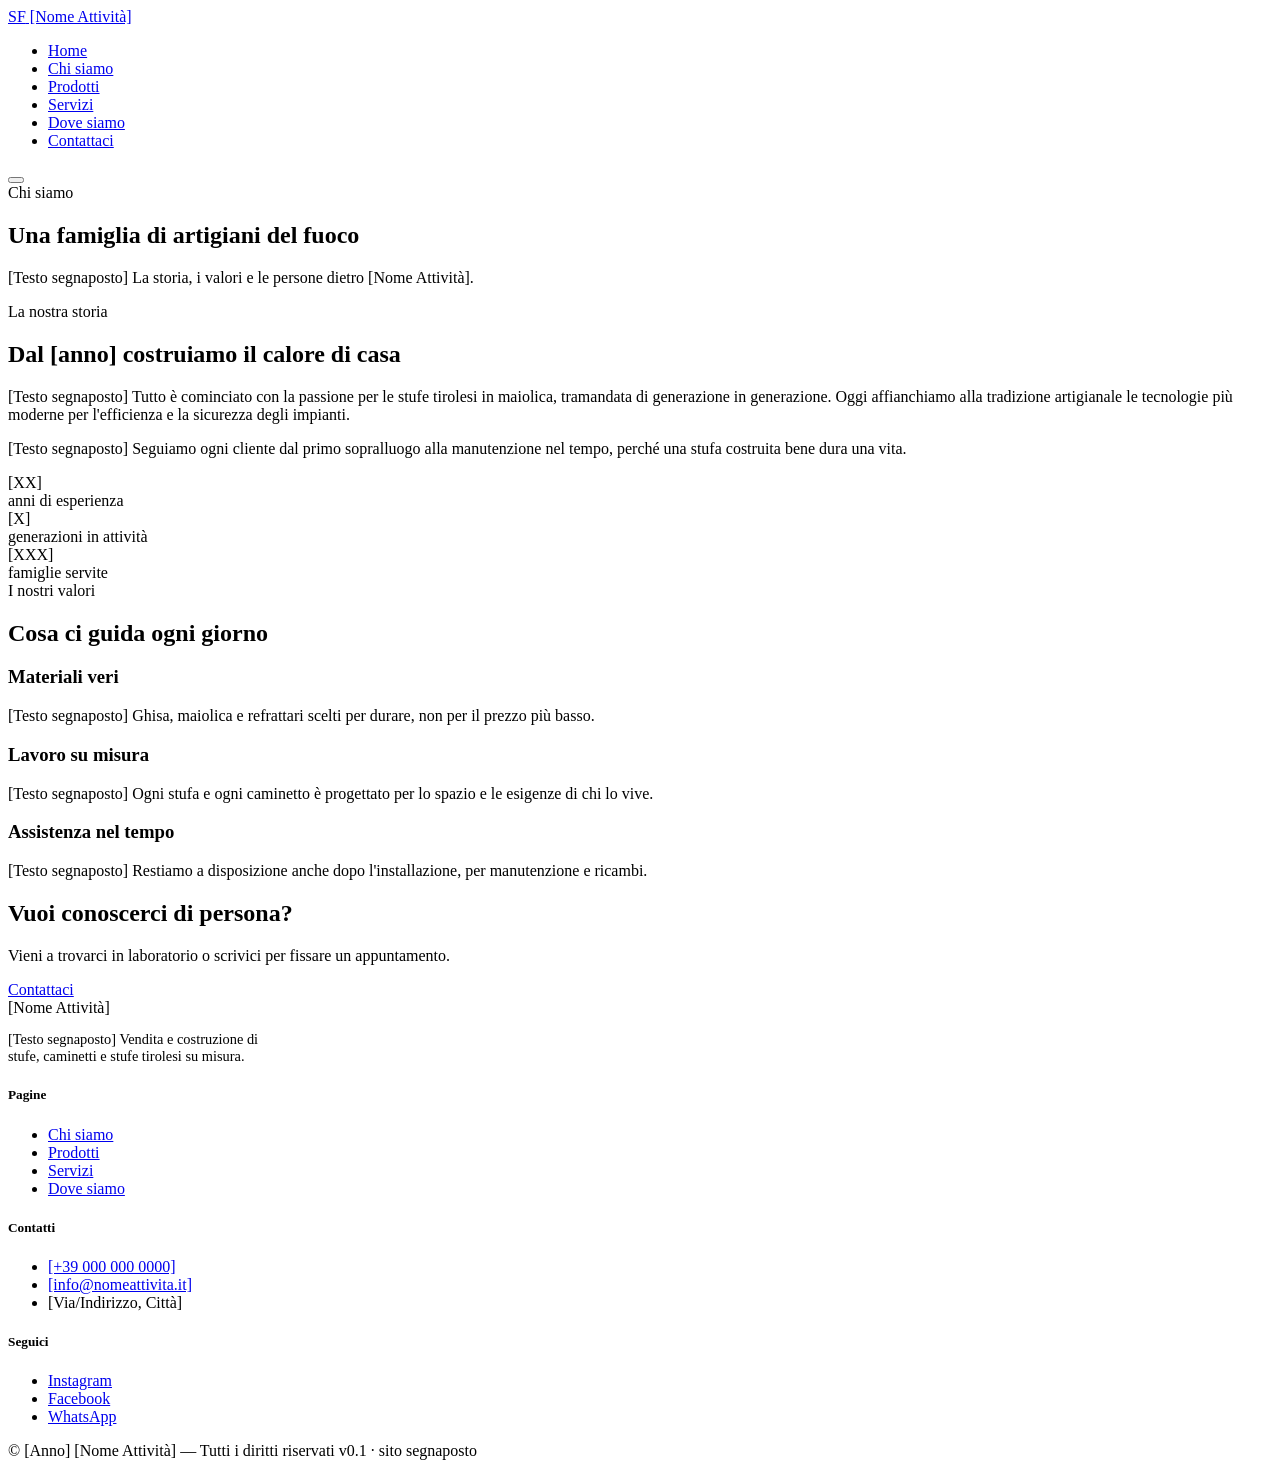
==== chi-siamo.html @ b5cd5df5 "Add files via upload" ====
<!DOCTYPE html>
<html lang="it">
<head>
<meta charset="UTF-8">
<meta name="viewport" content="width=device-width, initial-scale=1.0">
<title>Chi siamo — [Nome Attività]</title>
<link rel="stylesheet" href="css/style.css">
</head>
<body>

<header class="intestazione">
  <div class="contenitore nav">
    <a href="index.html" class="logo">
      <span class="logo-segno">SF</span>
      [Nome Attività]
    </a>
    <ul class="nav-link">
      <li><a href="index.html">Home</a></li>
      <li><a href="chi-siamo.html" aria-current="page">Chi siamo</a></li>
      <li><a href="prodotti.html">Prodotti</a></li>
      <li><a href="servizi.html">Servizi</a></li>
      <li><a href="dove-siamo.html">Dove siamo</a></li>
      <li><a href="contatti.html" class="nav-cta">Contattaci</a></li>
    </ul>
    <button class="nav-burger" aria-label="Apri il menu" aria-expanded="false">
      <span></span><span></span><span></span>
    </button>
  </div>
</header>

<section class="testata-pagina">
  <div class="contenitore">
    <span class="eyebrow">Chi siamo</span>
    <h1>Una famiglia di artigiani del fuoco</h1>
    <p>[Testo segnaposto] La storia, i valori e le persone dietro [Nome Attività].</p>
  </div>
</section>

<div class="intaglio" role="presentation"></div>

<section class="sezione">
  <div class="contenitore intro-griglia">
    <div>
      <span class="eyebrow">La nostra storia</span>
      <h2 class="titolo-sezione">Dal [anno] costruiamo il calore di casa</h2>
      <p class="testo-sezione">
        [Testo segnaposto] Tutto è cominciato con la passione per le stufe tirolesi in maiolica,
        tramandata di generazione in generazione. Oggi affianchiamo alla tradizione artigianale
        le tecnologie più moderne per l'efficienza e la sicurezza degli impianti.
      </p>
      <p class="testo-sezione" style="margin-top:16px;">
        [Testo segnaposto] Seguiamo ogni cliente dal primo sopralluogo alla manutenzione nel tempo,
        perché una stufa costruita bene dura una vita.
      </p>
    </div>
    <div class="statistiche">
      <div>
        <div class="statistica-numero">[XX]</div>
        <div class="statistica-etichetta">anni di esperienza</div>
      </div>
      <div>
        <div class="statistica-numero">[X]</div>
        <div class="statistica-etichetta">generazioni in attività</div>
      </div>
      <div>
        <div class="statistica-numero">[XXX]</div>
        <div class="statistica-etichetta">famiglie servite</div>
      </div>
    </div>
  </div>
</section>

<div class="intaglio intaglio--scuro" role="presentation"></div>

<section class="sezione">
  <div class="contenitore">
    <span class="eyebrow">I nostri valori</span>
    <h2 class="titolo-sezione">Cosa ci guida ogni giorno</h2>
    <div class="griglia-card">
      <div class="card">
        <h3>Materiali veri</h3>
        <p>[Testo segnaposto] Ghisa, maiolica e refrattari scelti per durare, non per il prezzo più basso.</p>
      </div>
      <div class="card">
        <h3>Lavoro su misura</h3>
        <p>[Testo segnaposto] Ogni stufa e ogni caminetto è progettato per lo spazio e le esigenze di chi lo vive.</p>
      </div>
      <div class="card">
        <h3>Assistenza nel tempo</h3>
        <p>[Testo segnaposto] Restiamo a disposizione anche dopo l'installazione, per manutenzione e ricambi.</p>
      </div>
    </div>
  </div>
</section>

<section class="banda-cta">
  <div class="contenitore">
    <h2>Vuoi conoscerci di persona?</h2>
    <p>Vieni a trovarci in laboratorio o scrivici per fissare un appuntamento.</p>
    <a href="contatti.html" class="bottone bottone--pieno">Contattaci</a>
  </div>
</section>

<footer class="piede">
  <div class="contenitore">
    <div class="piede-griglia">
      <div>
        <div class="piede-logo">[Nome Attività]</div>
        <p style="font-size:0.9rem; max-width:280px;">[Testo segnaposto] Vendita e costruzione di stufe, caminetti e stufe tirolesi su misura.</p>
      </div>
      <div>
        <h5>Pagine</h5>
        <ul>
          <li><a href="chi-siamo.html">Chi siamo</a></li>
          <li><a href="prodotti.html">Prodotti</a></li>
          <li><a href="servizi.html">Servizi</a></li>
          <li><a href="dove-siamo.html">Dove siamo</a></li>
        </ul>
      </div>
      <div>
        <h5>Contatti</h5>
        <ul>
          <li><a href="tel:+390000000000">[+39 000 000 0000]</a></li>
          <li><a href="mailto:info@nomeattivita.it">[info@nomeattivita.it]</a></li>
          <li>[Via/Indirizzo, Città]</li>
        </ul>
      </div>
      <div>
        <h5>Seguici</h5>
        <ul>
          <li><a href="#">Instagram</a></li>
          <li><a href="#">Facebook</a></li>
          <li><a href="#">WhatsApp</a></li>
        </ul>
      </div>
    </div>
    <div class="piede-basso">
      <span>© [Anno] [Nome Attività] — Tutti i diritti riservati</span>
      <span>v0.1 · sito segnaposto</span>
    </div>
  </div>
</footer>

<script src="js/main.js"></script>
</body>
</html>
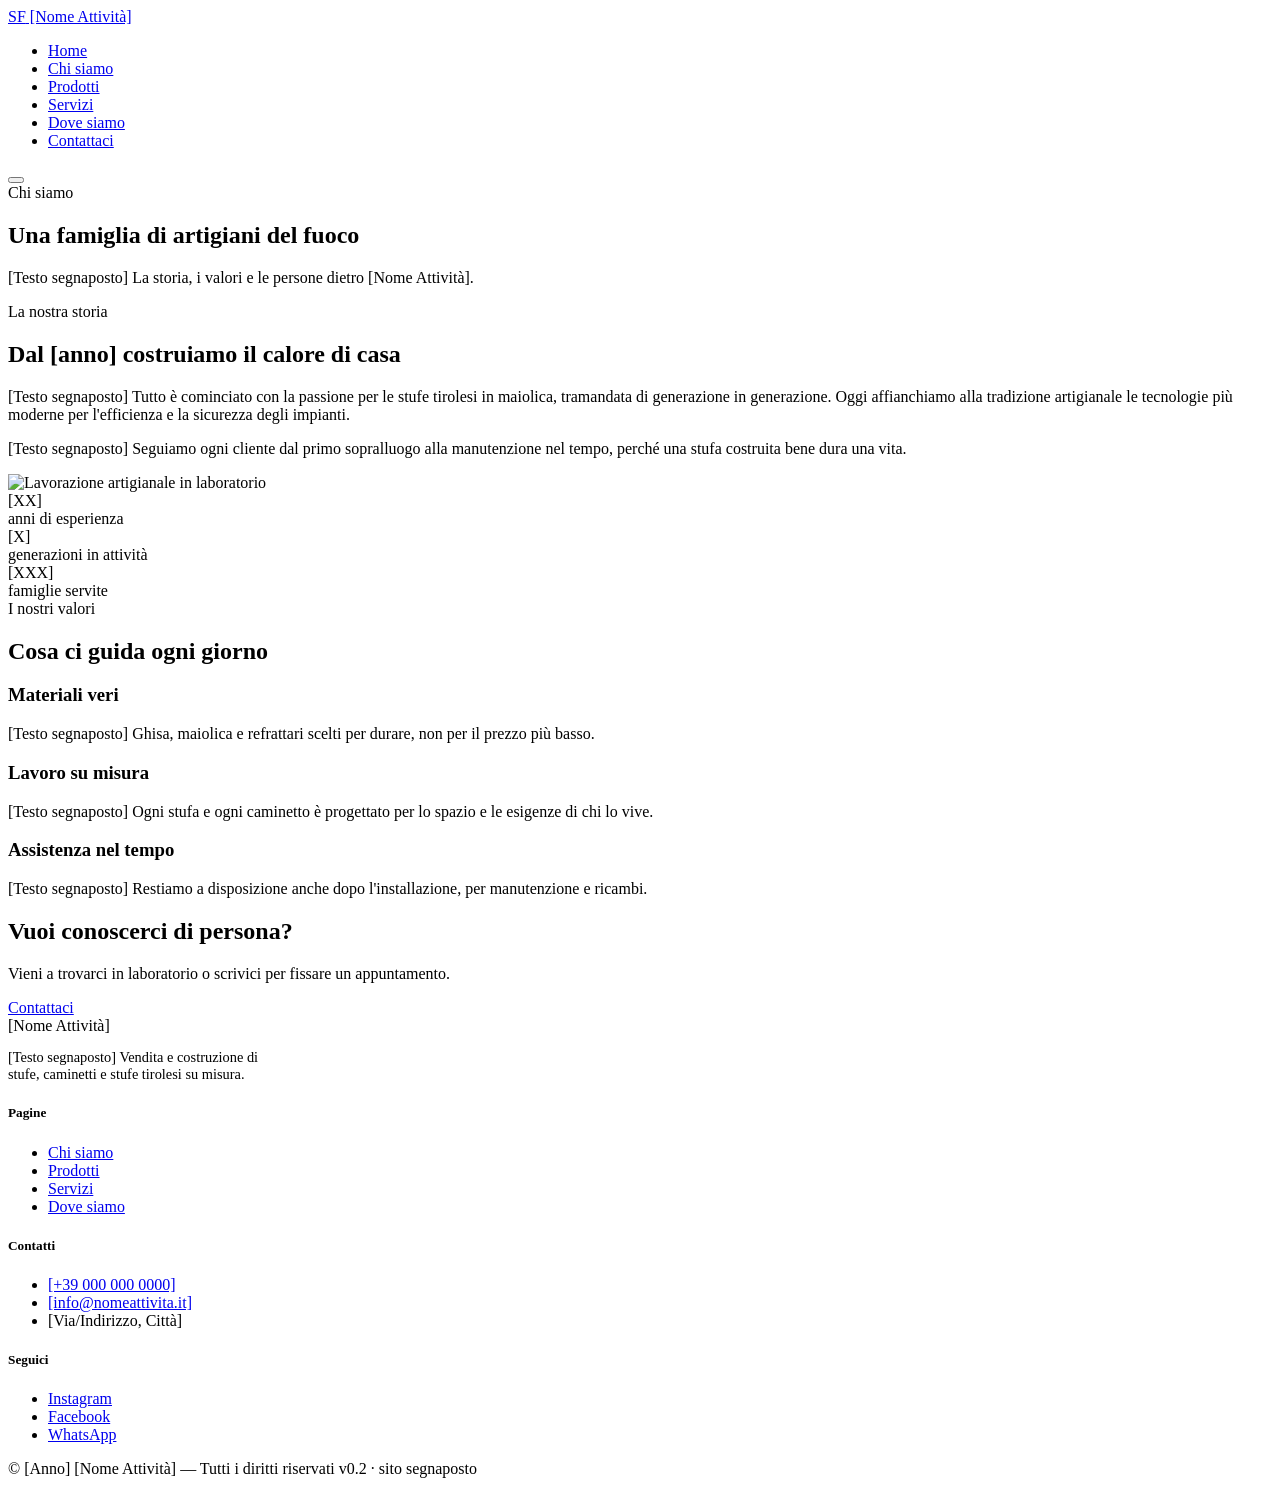
==== commit 457a2a3f: "Add files via upload" ====
--- a/chi-siamo.html
+++ b/chi-siamo.html
@@ -39,7 +39,7 @@
 <div class="intaglio" role="presentation"></div>
 
 <section class="sezione">
-  <div class="contenitore intro-griglia">
+  <div class="contenitore testo-foto-griglia">
     <div>
       <span class="eyebrow">La nostra storia</span>
       <h2 class="titolo-sezione">Dal [anno] costruiamo il calore di casa</h2>
@@ -53,19 +53,25 @@
         perché una stufa costruita bene dura una vita.
       </p>
     </div>
-    <div class="statistiche">
-      <div>
-        <div class="statistica-numero">[XX]</div>
-        <div class="statistica-etichetta">anni di esperienza</div>
-      </div>
-      <div>
-        <div class="statistica-numero">[X]</div>
-        <div class="statistica-etichetta">generazioni in attività</div>
-      </div>
-      <div>
-        <div class="statistica-numero">[XXX]</div>
-        <div class="statistica-etichetta">famiglie servite</div>
-      </div>
+    <div class="foto-riquadro">
+      <img data-img="laboratorio" alt="Lavorazione artigianale in laboratorio">
+    </div>
+  </div>
+</section>
+
+<section class="sezione" style="padding-top:0;">
+  <div class="contenitore statistiche statistiche--riga">
+    <div>
+      <div class="statistica-numero">[XX]</div>
+      <div class="statistica-etichetta">anni di esperienza</div>
+    </div>
+    <div>
+      <div class="statistica-numero">[X]</div>
+      <div class="statistica-etichetta">generazioni in attività</div>
+    </div>
+    <div>
+      <div class="statistica-numero">[XXX]</div>
+      <div class="statistica-etichetta">famiglie servite</div>
     </div>
   </div>
 </section>
@@ -136,11 +142,12 @@
     </div>
     <div class="piede-basso">
       <span>© [Anno] [Nome Attività] — Tutti i diritti riservati</span>
-      <span>v0.1 · sito segnaposto</span>
+      <span>v0.2 · sito segnaposto</span>
     </div>
   </div>
 </footer>
 
+<script src="js/immagini.js"></script>
 <script src="js/main.js"></script>
 </body>
 </html>
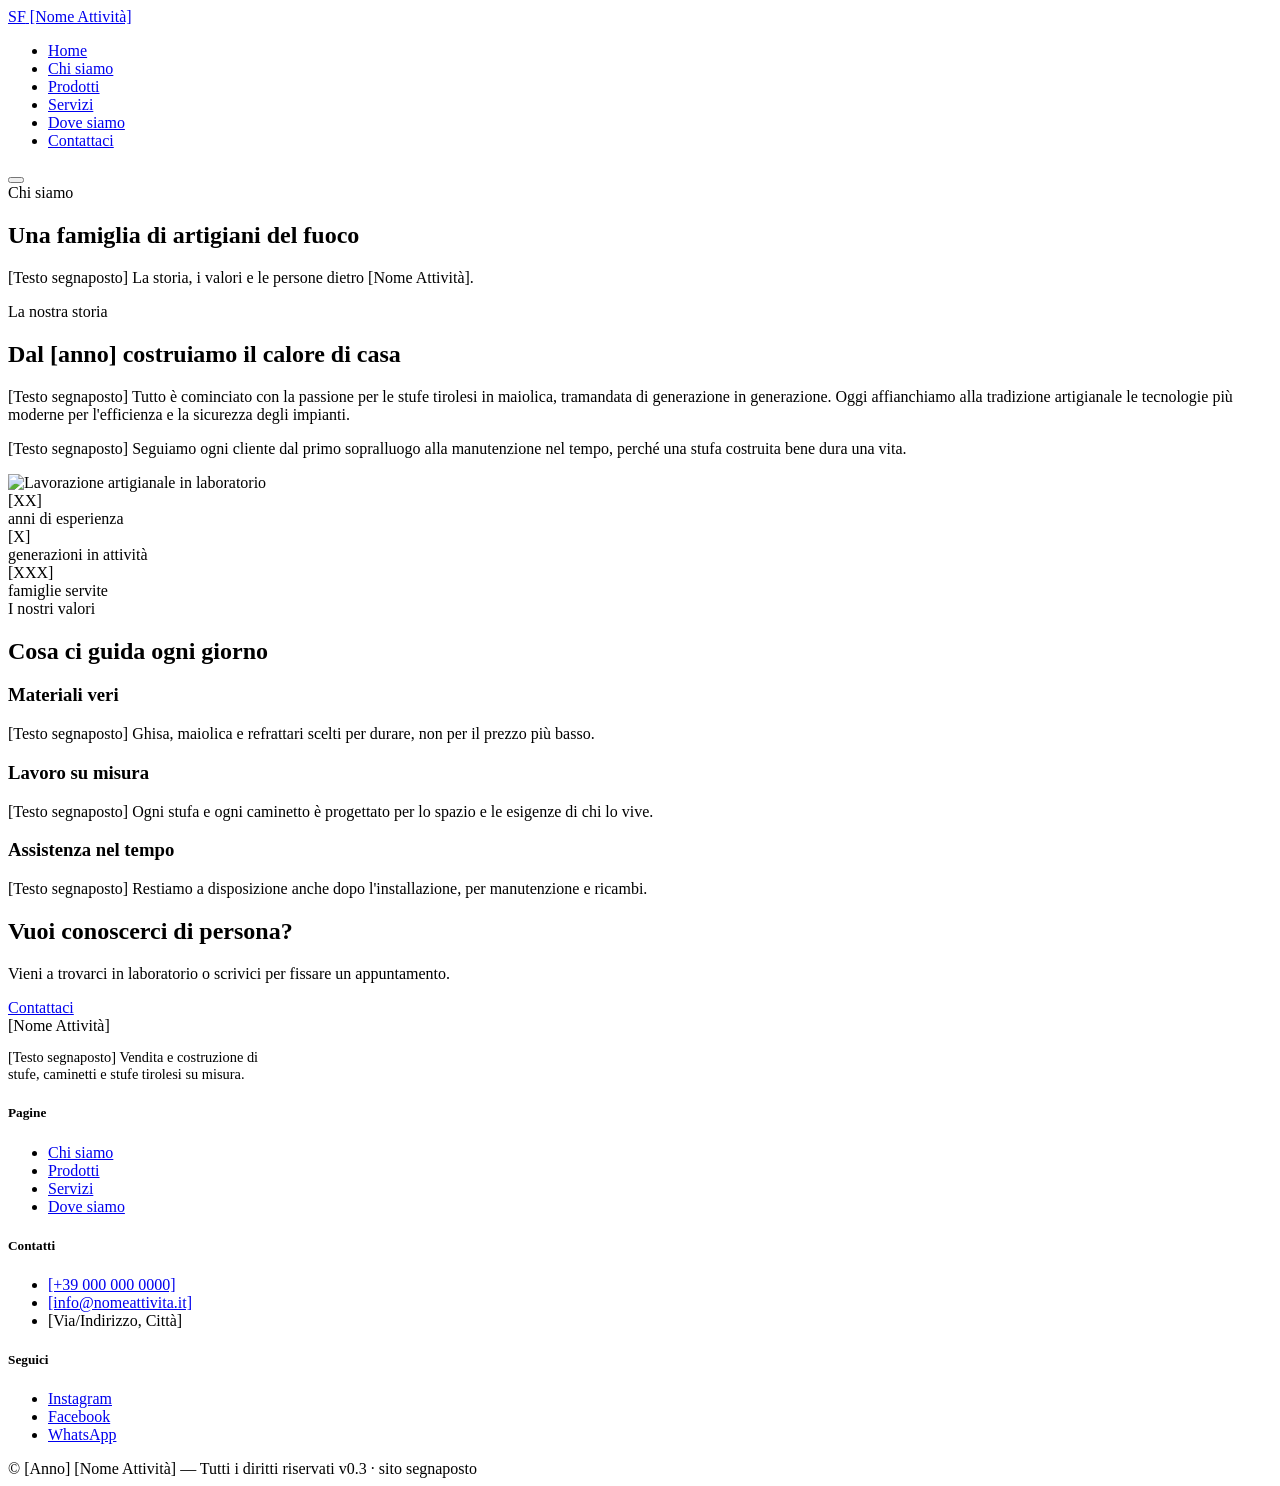
==== commit b9a507b9: "Add files via upload" ====
--- a/chi-siamo.html
+++ b/chi-siamo.html
@@ -142,7 +142,7 @@
     </div>
     <div class="piede-basso">
       <span>© [Anno] [Nome Attività] — Tutti i diritti riservati</span>
-      <span>v0.2 · sito segnaposto</span>
+      <span>v0.3 · sito segnaposto</span>
     </div>
   </div>
 </footer>
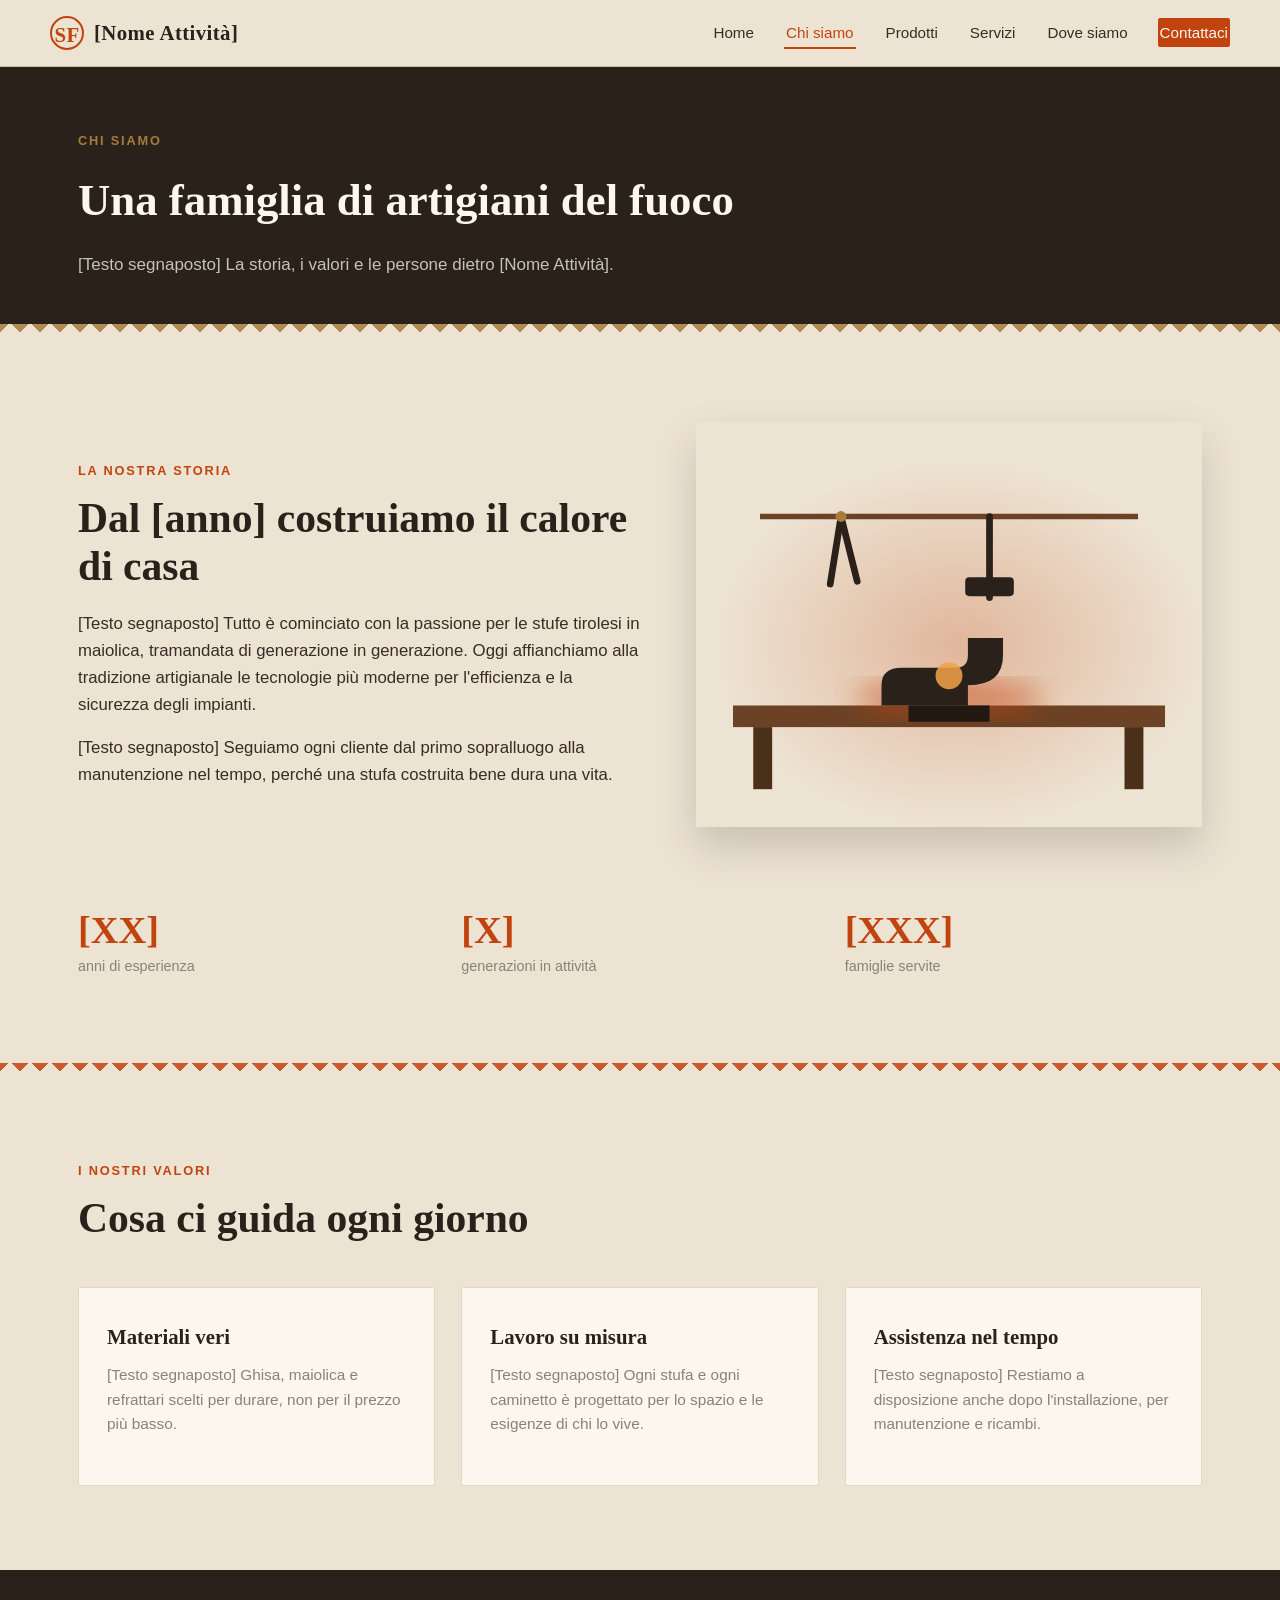
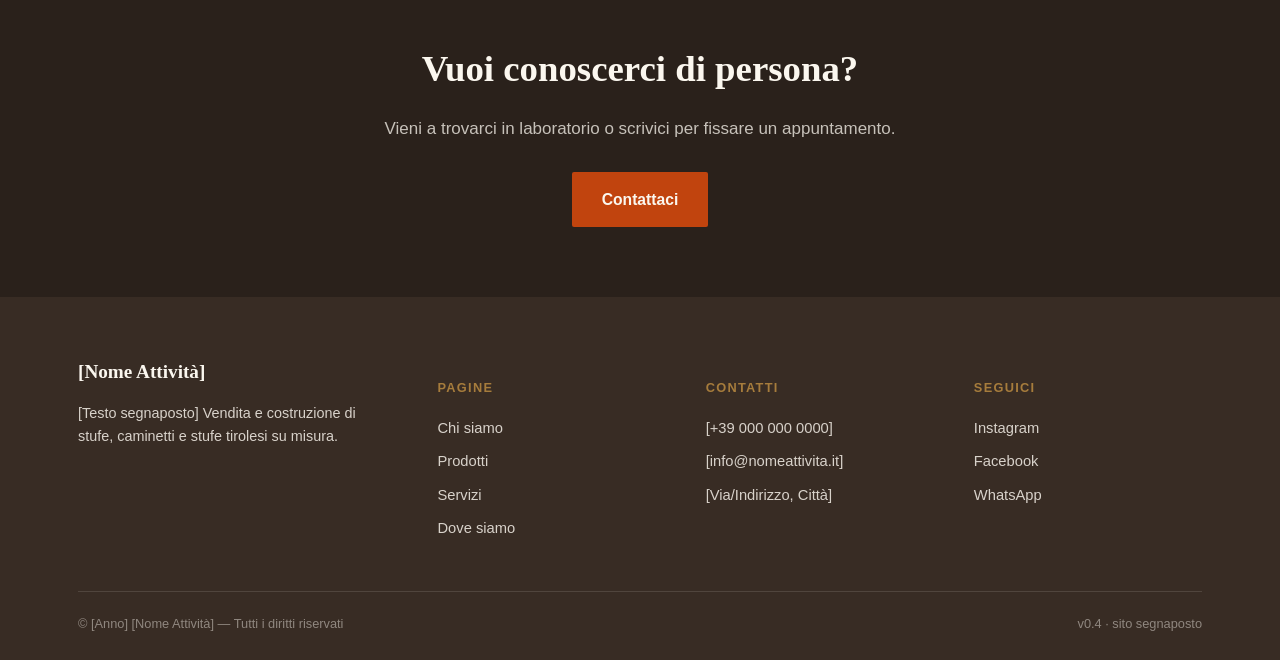
==== commit 36be50ac: "Add files via upload" ====
--- a/chi-siamo.html
+++ b/chi-siamo.html
@@ -4,7 +4,7 @@
 <meta charset="UTF-8">
 <meta name="viewport" content="width=device-width, initial-scale=1.0">
 <title>Chi siamo — [Nome Attività]</title>
-<link rel="stylesheet" href="css/style.css">
+<link rel="stylesheet" href="style.css">
 </head>
 <body>
 
@@ -142,12 +142,12 @@
     </div>
     <div class="piede-basso">
       <span>© [Anno] [Nome Attività] — Tutti i diritti riservati</span>
-      <span>v0.3 · sito segnaposto</span>
+      <span>v0.4 · sito segnaposto</span>
     </div>
   </div>
 </footer>
 
-<script src="js/immagini.js"></script>
-<script src="js/main.js"></script>
+<script src="immagini.js"></script>
+<script src="main.js"></script>
 </body>
 </html>
--- a/style.css
+++ b/style.css
@@ -0,0 +1,610 @@
+/* ==========================================================================
+   SITO SEGNAPOSTO — STUFE & CAMINETTI TIROLESI
+   Sistema di token estetico centralizzato.
+   Per cambiare i colori o i font di TUTTO il sito, modifica solo qui sotto.
+   ========================================================================== */
+
+@import url('https://fonts.googleapis.com/css2?family=Zilla+Slab:wght@400;600;700&family=Work+Sans:wght@400;500;600&display=swap');
+
+:root{
+  /* --- Palette: calda, artigianale, ispirata a legno / brace / ottone --- */
+  --colore-intonaco:   #EDE3D3; /* fondo chiaro caldo */
+  --colore-intonaco-2: #E4D6C0; /* fondo chiaro, variante leggermente più scura */
+  --colore-ferro:      #2A211B; /* quasi nero caldo, testo principale e sezioni scure */
+  --colore-ferro-2:    #382C24; /* variante leggermente più chiara del quasi nero */
+  --colore-brace:      #C1440E; /* accento primario: arancio-rosso brace */
+  --colore-brace-scura:#9C3609; /* hover / stati attivi */
+  --colore-ottone:     #A67C3C; /* accento secondario: ottone / dettagli */
+  --colore-noce:       #6B4226; /* bordi, divisori, texture legno */
+  --colore-pietra:     #8C8175; /* testo secondario, bordi tenui */
+  --colore-bianco-caldo:#FBF7EF;
+
+  /* --- Tipografia --- */
+  --font-display: 'Zilla Slab', 'Georgia', serif;
+  --font-corpo:   'Work Sans', -apple-system, sans-serif;
+
+  /* --- Spaziatura / raggio --- */
+  --raggio: 2px;
+  --max-larghezza: 1180px;
+}
+
+/* ============ RESET essenziale ============ */
+*, *::before, *::after{ box-sizing: border-box; }
+html{ scroll-behavior: smooth; }
+body{
+  margin: 0;
+  background: var(--colore-intonaco);
+  color: var(--colore-ferro);
+  font-family: var(--font-corpo);
+  font-size: 17px;
+  line-height: 1.6;
+  -webkit-font-smoothing: antialiased;
+}
+img{ max-width: 100%; display: block; }
+a{ color: inherit; text-decoration: none; }
+ul{ margin: 0; padding: 0; list-style: none; }
+h1,h2,h3,h4,p{ margin: 0; }
+button{ font-family: inherit; cursor: pointer; }
+
+:focus-visible{
+  outline: 3px solid var(--colore-ottone);
+  outline-offset: 3px;
+}
+
+@media (prefers-reduced-motion: reduce){
+  *{ animation-duration: 0.001ms !important; animation-iteration-count: 1 !important; transition-duration: 0.001ms !important; scroll-behavior: auto !important; }
+}
+
+.contenitore{
+  max-width: var(--max-larghezza);
+  margin: 0 auto;
+  padding: 0 28px;
+}
+
+/* ============ ELEMENTO FIRMA: motivo intaglio tirolese ============
+   Striscia decorativa a zig-zag ispirata agli intagli in legno alpini,
+   usata come divisore tra le sezioni e come cornice del logo. */
+.intaglio{
+  height: 14px;
+  width: 100%;
+  background-image:
+    linear-gradient(135deg, var(--colore-ottone) 25%, transparent 25%),
+    linear-gradient(225deg, var(--colore-ottone) 25%, transparent 25%);
+  background-position: 0 0;
+  background-size: 20px 14px;
+  background-repeat: repeat-x;
+  opacity: 0.85;
+}
+.intaglio--scuro{
+  background-image:
+    linear-gradient(135deg, var(--colore-brace) 25%, transparent 25%),
+    linear-gradient(225deg, var(--colore-brace) 25%, transparent 25%);
+}
+
+/* ============ HEADER / NAV ============ */
+.intestazione{
+  position: sticky;
+  top: 0;
+  z-index: 100;
+  background: var(--colore-intonaco);
+  border-bottom: 1px solid rgba(107,66,38,0.25);
+}
+.nav{
+  display: flex;
+  align-items: center;
+  justify-content: space-between;
+  padding: 16px 0;
+}
+.logo{
+  display: flex;
+  align-items: center;
+  gap: 10px;
+  font-family: var(--font-display);
+  font-weight: 700;
+  font-size: 1.3rem;
+  letter-spacing: 0.02em;
+  color: var(--colore-ferro);
+}
+.logo-segno{
+  width: 34px; height: 34px;
+  border: 2px solid var(--colore-brace);
+  border-radius: 50%;
+  display: grid;
+  place-items: center;
+  font-family: var(--font-display);
+  color: var(--colore-brace);
+  font-weight: 700;
+  flex-shrink: 0;
+}
+.nav-link{
+  display: flex;
+  gap: 28px;
+}
+.nav-link a{
+  font-size: 0.95rem;
+  font-weight: 500;
+  color: var(--colore-ferro-2);
+  padding: 6px 2px;
+  border-bottom: 2px solid transparent;
+  transition: border-color 0.2s ease, color 0.2s ease;
+}
+.nav-link a:hover, .nav-link a[aria-current="page"]{
+  color: var(--colore-brace);
+  border-bottom-color: var(--colore-brace);
+}
+.nav-cta{
+  background: var(--colore-brace);
+  color: var(--colore-bianco-caldo) !important;
+  padding: 10px 20px;
+  border-radius: var(--raggio);
+  font-weight: 600;
+  font-size: 0.9rem;
+  border-bottom: none !important;
+  transition: background 0.2s ease;
+}
+.nav-cta:hover{ background: var(--colore-brace-scura); }
+
+.nav-burger{
+  display: none;
+  background: none;
+  border: none;
+  padding: 8px;
+}
+.nav-burger span{
+  display: block;
+  width: 24px;
+  height: 2px;
+  background: var(--colore-ferro);
+  margin: 5px 0;
+}
+
+@media (max-width: 860px){
+  .nav-link{
+    position: absolute;
+    top: 100%; left: 0; right: 0;
+    background: var(--colore-intonaco);
+    flex-direction: column;
+    gap: 0;
+    border-bottom: 1px solid rgba(107,66,38,0.25);
+    display: none;
+  }
+  .nav-link.aperto{ display: flex; }
+  .nav-link a{ padding: 16px 28px; border-bottom: 1px solid rgba(107,66,38,0.12); width: 100%; }
+  .nav-burger{ display: block; }
+  .nav-cta{ display: none; }
+}
+
+/* ============ HERO (pagina Home) ============ */
+.hero{
+  position: relative;
+  color: var(--colore-bianco-caldo);
+  overflow: hidden;
+  padding: 130px 0 100px;
+  min-height: 560px;
+  display: flex;
+  align-items: center;
+}
+.hero-foto{
+  position: absolute;
+  inset: 0;
+  width: 100%;
+  height: 100%;
+  object-fit: cover;
+  z-index: 0;
+}
+.hero::after{
+  /* copertura scura sopra la foto, per leggibilità del testo */
+  content: "";
+  position: absolute;
+  inset: 0;
+  background:
+    linear-gradient(90deg, rgba(24,17,13,0.94) 0%, rgba(24,17,13,0.78) 42%, rgba(24,17,13,0.35) 78%),
+    radial-gradient(ellipse 700px 500px at 78% 30%, rgba(193,68,14,0.28), transparent 60%);
+  z-index: 1;
+}
+.hero::before{
+  /* bagliore pulsante, evoca la brace di una stufa */
+  content: "";
+  position: absolute;
+  top: 20%;
+  right: 8%;
+  width: 420px;
+  height: 420px;
+  background: radial-gradient(circle, rgba(193,68,14,0.55) 0%, rgba(193,68,14,0) 70%);
+  filter: blur(10px);
+  animation: bagliore 5s ease-in-out infinite;
+  pointer-events: none;
+  z-index: 2;
+}
+@keyframes bagliore{
+  0%, 100% { opacity: 0.55; transform: scale(1); }
+  50% { opacity: 0.9; transform: scale(1.08); }
+}
+.hero-contenuto{
+  position: relative;
+  z-index: 3;
+  max-width: 640px;
+}
+.hero-eyebrow{
+  font-family: var(--font-corpo);
+  text-transform: uppercase;
+  letter-spacing: 0.14em;
+  font-size: 0.8rem;
+  font-weight: 600;
+  color: var(--colore-ottone);
+  margin-bottom: 18px;
+  display: block;
+}
+.hero h1{
+  font-family: var(--font-display);
+  font-size: clamp(2.4rem, 5vw, 3.8rem);
+  line-height: 1.08;
+  font-weight: 700;
+  letter-spacing: -0.01em;
+  margin-bottom: 22px;
+}
+.hero h1 em{
+  font-style: normal;
+  color: var(--colore-brace);
+}
+.hero p{
+  font-size: 1.15rem;
+  color: rgba(251,247,239,0.82);
+  max-width: 520px;
+  margin-bottom: 34px;
+}
+.hero-azioni{
+  display: flex;
+  gap: 16px;
+  flex-wrap: wrap;
+}
+
+/* ============ BOTTONI ============ */
+.bottone{
+  display: inline-block;
+  padding: 15px 30px;
+  border-radius: var(--raggio);
+  font-weight: 600;
+  font-size: 0.98rem;
+  transition: transform 0.15s ease, background 0.2s ease, box-shadow 0.2s ease;
+}
+.bottone--pieno{
+  background: var(--colore-brace);
+  color: var(--colore-bianco-caldo);
+}
+.bottone--pieno:hover{ background: var(--colore-brace-scura); transform: translateY(-1px); }
+.bottone--contorno{
+  border: 1.5px solid rgba(251,247,239,0.4);
+  color: var(--colore-bianco-caldo);
+}
+.bottone--contorno:hover{ border-color: var(--colore-ottone); color: var(--colore-ottone); }
+.bottone--scuro-contorno{
+  border: 1.5px solid var(--colore-noce);
+  color: var(--colore-ferro);
+}
+.bottone--scuro-contorno:hover{ border-color: var(--colore-brace); color: var(--colore-brace); }
+
+/* ============ SEZIONI GENERICHE ============ */
+.sezione{ padding: 84px 0; }
+.sezione--stretta{ max-width: 760px; margin: 0 auto; padding-left: 28px; padding-right: 28px; }
+.eyebrow{
+  text-transform: uppercase;
+  letter-spacing: 0.14em;
+  font-size: 0.8rem;
+  font-weight: 600;
+  color: var(--colore-brace);
+  margin-bottom: 14px;
+  display: block;
+}
+.titolo-sezione{
+  font-family: var(--font-display);
+  font-size: clamp(1.8rem, 3.4vw, 2.6rem);
+  font-weight: 700;
+  color: var(--colore-ferro);
+  margin-bottom: 20px;
+  line-height: 1.15;
+}
+.testo-sezione{
+  color: var(--colore-ferro-2);
+  font-size: 1.05rem;
+  max-width: 640px;
+}
+
+/* Foto affiancata al testo (es. Chi siamo) */
+.testo-foto-griglia{
+  display: grid;
+  grid-template-columns: 1fr 0.9fr;
+  gap: 56px;
+  align-items: center;
+}
+@media (max-width: 860px){ .testo-foto-griglia{ grid-template-columns: 1fr; gap: 32px; } }
+.foto-riquadro{
+  border-radius: var(--raggio);
+  overflow: hidden;
+  aspect-ratio: 4/3.2;
+  box-shadow: 0 20px 40px rgba(42,33,27,0.18);
+}
+.foto-riquadro img{ width: 100%; height: 100%; object-fit: cover; }
+
+/* Fascia fotografica a piena larghezza (testate di pagina interne) */
+.banda-foto{
+  width: 100%;
+  height: 300px;
+  overflow: hidden;
+  position: relative;
+}
+.banda-foto img{ width: 100%; height: 100%; object-fit: cover; }
+.banda-foto::after{
+  content: "";
+  position: absolute; inset: 0;
+  background: linear-gradient(180deg, rgba(42,33,27,0.05), rgba(42,33,27,0.55));
+}
+@media (max-width: 700px){ .banda-foto{ height: 190px; } }
+
+/* Introduzione a due colonne con statistiche */
+.intro-griglia{
+  display: grid;
+  grid-template-columns: 1.3fr 1fr;
+  gap: 60px;
+  align-items: start;
+}
+.statistiche{
+  display: grid;
+  gap: 26px;
+}
+.statistica-numero{
+  font-family: var(--font-display);
+  font-size: 2.4rem;
+  font-weight: 700;
+  color: var(--colore-brace);
+  line-height: 1;
+}
+.statistica-etichetta{
+  font-size: 0.9rem;
+  color: var(--colore-pietra);
+  margin-top: 6px;
+}
+@media (max-width: 860px){
+  .intro-griglia{ grid-template-columns: 1fr; gap: 36px; }
+}
+.statistiche--riga{ grid-template-columns: repeat(3, 1fr); }
+@media (max-width: 700px){
+  .statistiche--riga{ grid-template-columns: 1fr; gap: 30px; text-align: center; }
+}
+
+/* ============ CARD PRODOTTI / SERVIZI ============ */
+.griglia-card{
+  display: grid;
+  grid-template-columns: repeat(3, 1fr);
+  gap: 26px;
+  margin-top: 44px;
+}
+@media (max-width: 860px){ .griglia-card{ grid-template-columns: 1fr; } }
+
+.card{
+  background: var(--colore-bianco-caldo);
+  border: 1px solid rgba(107,66,38,0.18);
+  border-radius: var(--raggio);
+  padding: 32px 28px;
+  transition: transform 0.2s ease, box-shadow 0.2s ease;
+}
+.card:hover{
+  transform: translateY(-4px);
+  box-shadow: 0 16px 32px rgba(42,33,27,0.12);
+}
+.card-icona{
+  width: 46px; height: 46px;
+  margin-bottom: 20px;
+  color: var(--colore-brace);
+}
+.card h3{
+  font-family: var(--font-display);
+  font-size: 1.3rem;
+  font-weight: 600;
+  margin-bottom: 10px;
+  color: var(--colore-ferro);
+}
+.card p{
+  font-size: 0.96rem;
+  color: var(--colore-pietra);
+  margin-bottom: 16px;
+}
+.card-link{
+  font-size: 0.9rem;
+  font-weight: 600;
+  color: var(--colore-brace);
+  border-bottom: 1px solid var(--colore-brace);
+  padding-bottom: 2px;
+}
+
+/* Foto prodotto/realizzazione dentro una card, con leggero zoom al passaggio del mouse */
+.card-immagine{
+  aspect-ratio: 4/3;
+  border-radius: var(--raggio);
+  margin-bottom: 20px;
+  overflow: hidden;
+  background: var(--colore-intonaco-2);
+}
+.card-immagine img{
+  width: 100%;
+  height: 100%;
+  object-fit: cover;
+  transition: transform 0.4s ease;
+}
+.card:hover .card-immagine img{ transform: scale(1.06); }
+.card-immagine img.variante-b{ filter: hue-rotate(14deg) saturate(1.08); }
+.card-immagine img.variante-c{ filter: hue-rotate(-16deg) brightness(0.96); }
+
+/* Riquadro segnaposto (usato solo dove non c'è ancora una foto, es. mappa) */
+.riquadro-segnaposto{
+  aspect-ratio: 4/3;
+  border-radius: var(--raggio);
+  background:
+    repeating-linear-gradient(45deg, rgba(107,66,38,0.10) 0 12px, rgba(107,66,38,0.04) 12px 24px),
+    var(--colore-intonaco-2);
+  display: grid;
+  place-items: center;
+  color: var(--colore-pietra);
+  font-size: 0.82rem;
+  text-align: center;
+  padding: 12px;
+  border: 1px dashed rgba(107,66,38,0.35);
+}
+
+/* ============ PROCESSO (passi reali, numerati) ============ */
+.processo{
+  display: grid;
+  grid-template-columns: repeat(3, 1fr);
+  gap: 40px;
+  margin-top: 50px;
+  position: relative;
+}
+@media (max-width: 860px){ .processo{ grid-template-columns: 1fr; gap: 44px; } }
+.passo{ position: relative; padding-left: 54px; }
+.passo-numero{
+  position: absolute;
+  left: 0; top: 0;
+  width: 40px; height: 40px;
+  border-radius: 50%;
+  background: var(--colore-ferro);
+  color: var(--colore-ottone);
+  font-family: var(--font-display);
+  font-weight: 700;
+  display: grid;
+  place-items: center;
+  font-size: 1.05rem;
+}
+.passo h4{
+  font-family: var(--font-display);
+  font-size: 1.15rem;
+  font-weight: 600;
+  margin-bottom: 8px;
+}
+.passo p{ font-size: 0.95rem; color: var(--colore-pietra); }
+
+/* ============ SEZIONE SCURA (banda CTA) ============ */
+.banda-cta{
+  background: var(--colore-ferro);
+  color: var(--colore-bianco-caldo);
+  padding: 70px 0;
+  text-align: center;
+}
+.banda-cta h2{
+  font-family: var(--font-display);
+  font-size: clamp(1.7rem, 3.4vw, 2.3rem);
+  margin-bottom: 16px;
+}
+.banda-cta p{
+  color: rgba(251,247,239,0.75);
+  margin-bottom: 30px;
+}
+
+/* ============ TESTATA DI PAGINA (pagine interne) ============ */
+.testata-pagina{
+  background: var(--colore-ferro);
+  color: var(--colore-bianco-caldo);
+  padding: 64px 0 46px;
+}
+.testata-pagina .eyebrow{ color: var(--colore-ottone); }
+.testata-pagina h1{
+  font-family: var(--font-display);
+  font-size: clamp(2rem, 4vw, 2.8rem);
+  font-weight: 700;
+}
+.testata-pagina p{
+  margin-top: 14px;
+  color: rgba(251,247,239,0.75);
+  max-width: 560px;
+}
+
+/* ============ FOOTER ============ */
+.piede{
+  background: var(--colore-ferro-2);
+  color: rgba(251,247,239,0.82);
+  padding: 60px 0 26px;
+}
+.piede-griglia{
+  display: grid;
+  grid-template-columns: 1.4fr 1fr 1fr 1fr;
+  gap: 40px;
+  padding-bottom: 40px;
+}
+@media (max-width: 760px){ .piede-griglia{ grid-template-columns: 1fr 1fr; } }
+.piede h5{
+  font-family: var(--font-corpo);
+  text-transform: uppercase;
+  letter-spacing: 0.1em;
+  font-size: 0.8rem;
+  color: var(--colore-ottone);
+  margin-bottom: 18px;
+}
+.piede ul li{ margin-bottom: 10px; font-size: 0.92rem; }
+.piede ul li a:hover{ color: var(--colore-ottone); }
+.piede-logo{
+  font-family: var(--font-display);
+  font-size: 1.2rem;
+  font-weight: 700;
+  color: var(--colore-bianco-caldo);
+  margin-bottom: 14px;
+}
+.piede-basso{
+  border-top: 1px solid rgba(251,247,239,0.12);
+  padding-top: 22px;
+  display: flex;
+  justify-content: space-between;
+  flex-wrap: wrap;
+  gap: 10px;
+  font-size: 0.8rem;
+  color: rgba(251,247,239,0.45);
+}
+
+/* ============ FORM CONTATTI ============ */
+.form-contatti{
+  display: grid;
+  gap: 20px;
+  max-width: 560px;
+}
+.campo{ display: grid; gap: 8px; }
+.campo label{ font-size: 0.88rem; font-weight: 600; color: var(--colore-ferro-2); }
+.campo input, .campo textarea{
+  border: 1.5px solid rgba(107,66,38,0.3);
+  background: var(--colore-bianco-caldo);
+  border-radius: var(--raggio);
+  padding: 13px 14px;
+  font-family: var(--font-corpo);
+  font-size: 0.98rem;
+  color: var(--colore-ferro);
+}
+.campo input:focus, .campo textarea:focus{ border-color: var(--colore-brace); }
+.riga-doppia{ display: grid; grid-template-columns: 1fr 1fr; gap: 20px; }
+@media (max-width: 600px){ .riga-doppia{ grid-template-columns: 1fr; } }
+
+/* Blocchi info contatto / dove siamo */
+.info-contatto-griglia{
+  display: grid;
+  grid-template-columns: 1fr 1fr;
+  gap: 50px;
+}
+@media (max-width: 860px){ .info-contatto-griglia{ grid-template-columns: 1fr; } }
+.blocco-info{ margin-bottom: 26px; }
+.blocco-info h4{
+  font-family: var(--font-display);
+  font-size: 1.05rem;
+  margin-bottom: 6px;
+  color: var(--colore-ferro);
+}
+.blocco-info p, .blocco-info a{ color: var(--colore-pietra); font-size: 0.96rem; }
+.mappa-segnaposto{
+  aspect-ratio: 4/3;
+  background:
+    repeating-linear-gradient(45deg, rgba(107,66,38,0.10) 0 12px, rgba(107,66,38,0.04) 12px 24px),
+    var(--colore-intonaco-2);
+  border: 1px dashed rgba(107,66,38,0.35);
+  border-radius: var(--raggio);
+  display: grid;
+  place-items: center;
+  color: var(--colore-pietra);
+  font-size: 0.85rem;
+  text-align: center;
+  padding: 20px;
+}
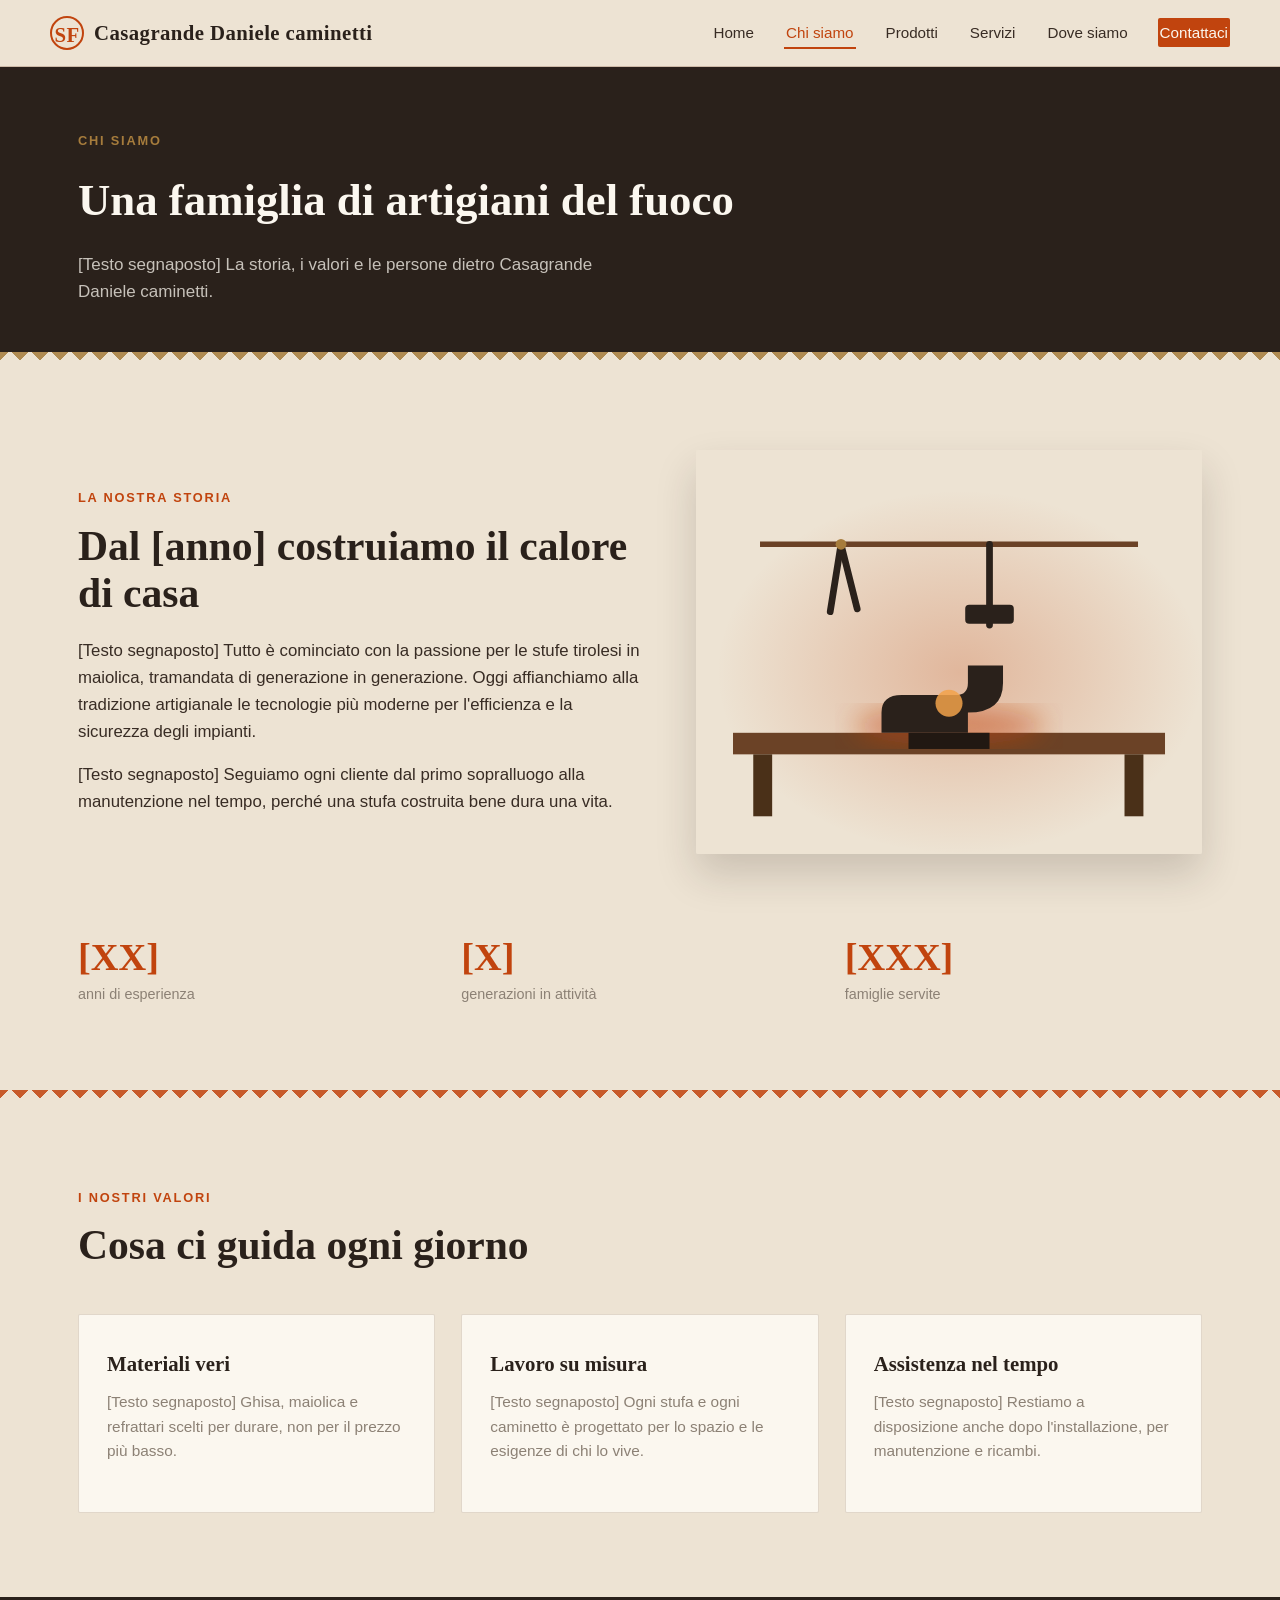
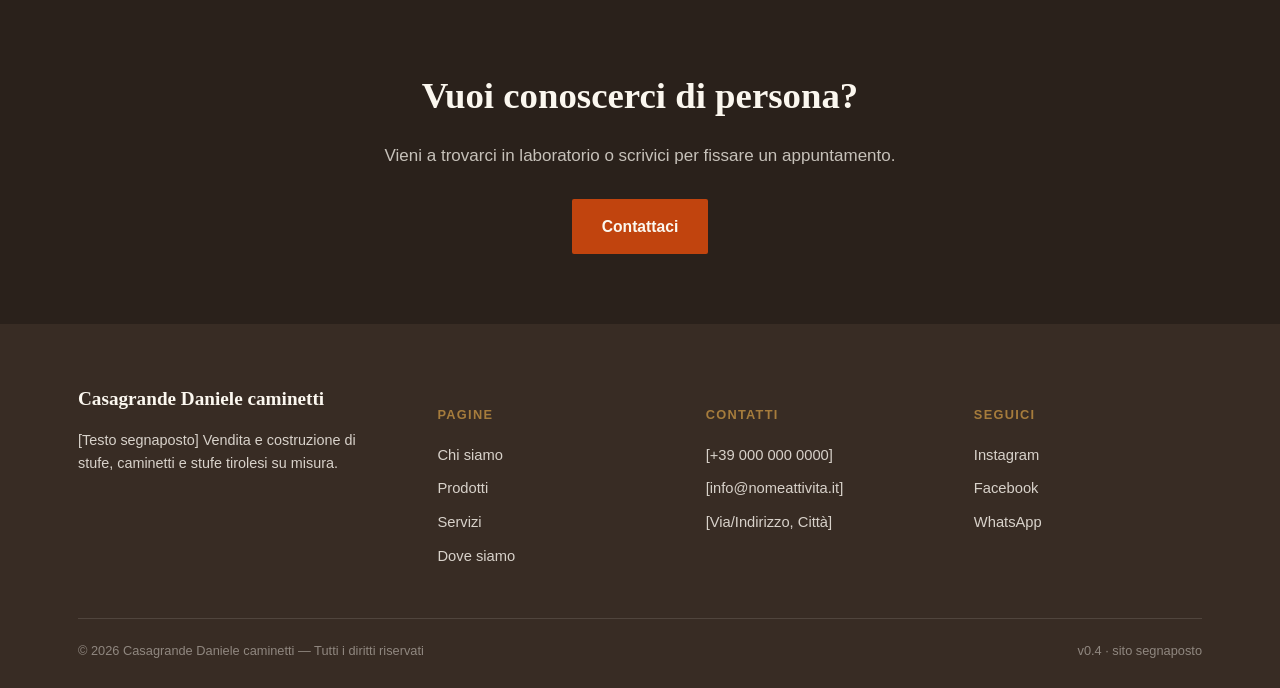
==== commit bfb493d4: "Update business name to 'Casagrande Daniele caminetti'" ====
--- a/chi-siamo.html
+++ b/chi-siamo.html
@@ -3,7 +3,7 @@
 <head>
 <meta charset="UTF-8">
 <meta name="viewport" content="width=device-width, initial-scale=1.0">
-<title>Chi siamo — [Nome Attività]</title>
+<title>Chi siamo — [Casagrande Caminetti]</title>
 <link rel="stylesheet" href="style.css">
 </head>
 <body>
@@ -12,7 +12,7 @@
   <div class="contenitore nav">
     <a href="index.html" class="logo">
       <span class="logo-segno">SF</span>
-      [Nome Attività]
+      Casagrande Daniele caminetti
     </a>
     <ul class="nav-link">
       <li><a href="index.html">Home</a></li>
@@ -32,7 +32,7 @@
   <div class="contenitore">
     <span class="eyebrow">Chi siamo</span>
     <h1>Una famiglia di artigiani del fuoco</h1>
-    <p>[Testo segnaposto] La storia, i valori e le persone dietro [Nome Attività].</p>
+    <p>[Testo segnaposto] La storia, i valori e le persone dietro Casagrande Daniele caminetti.</p>
   </div>
 </section>
 
@@ -111,7 +111,7 @@
   <div class="contenitore">
     <div class="piede-griglia">
       <div>
-        <div class="piede-logo">[Nome Attività]</div>
+        <div class="piede-logo">Casagrande Daniele caminetti</div>
         <p style="font-size:0.9rem; max-width:280px;">[Testo segnaposto] Vendita e costruzione di stufe, caminetti e stufe tirolesi su misura.</p>
       </div>
       <div>
@@ -141,7 +141,7 @@
       </div>
     </div>
     <div class="piede-basso">
-      <span>© [Anno] [Nome Attività] — Tutti i diritti riservati</span>
+      <span>© 2026 Casagrande Daniele caminetti — Tutti i diritti riservati</span>
       <span>v0.4 · sito segnaposto</span>
     </div>
   </div>
